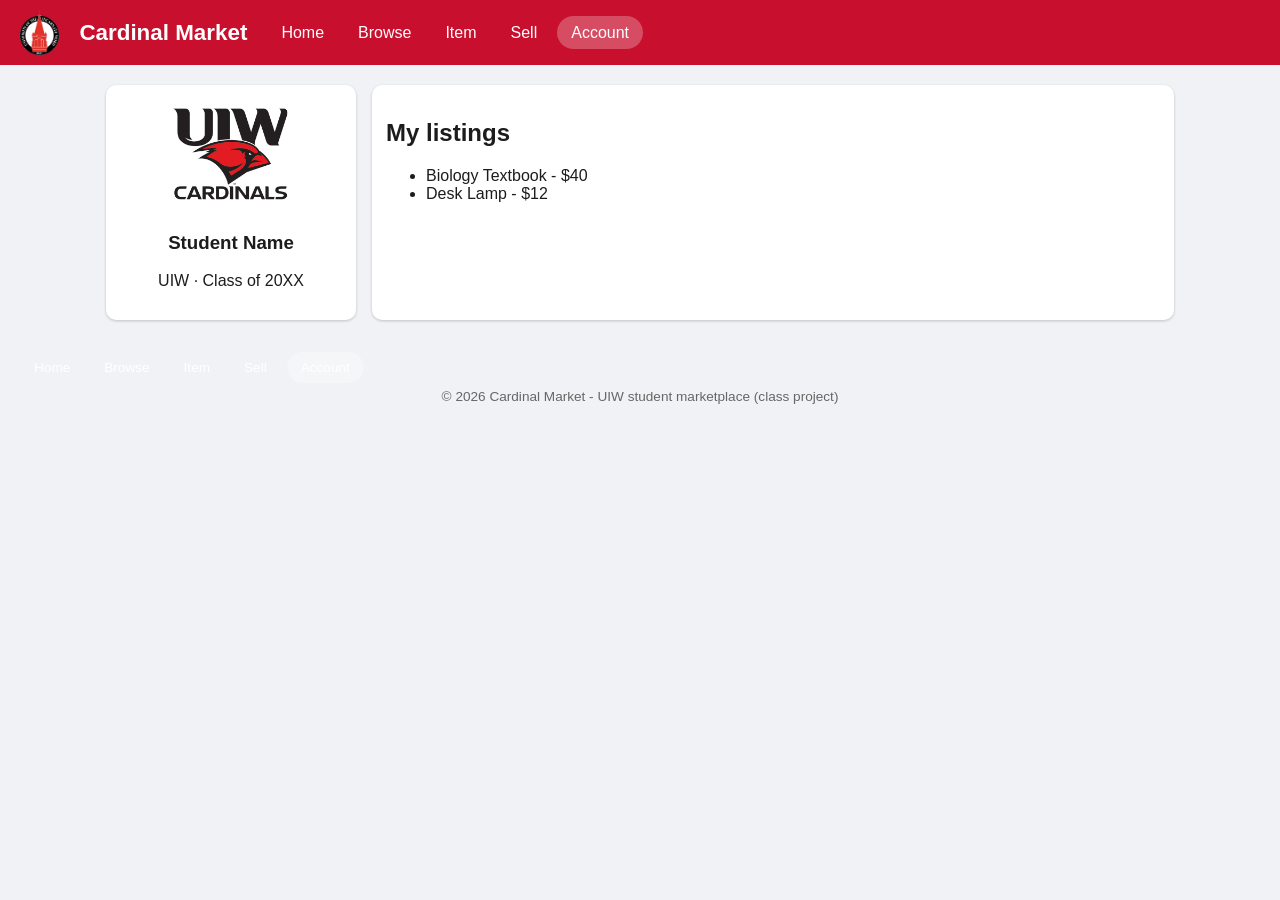
==== sandbox/account.html @ 2d283ac4 "Add Cardinal Market sandbox site, issue templates, and README Co-Authored-By: Claude <noreply@anthro" ====
<!DOCTYPE html>
<html lang="en">
<head>
  <meta charset="utf-8">
  <meta name="viewport" content="width=device-width, initial-scale=1">
  <title>Cardinal Market | Account</title>

  <!-- EXTERNAL CSS #1: shared by the whole team (do not edit) -->
  <link rel="stylesheet" href="css/main.css">
  <!-- EXTERNAL CSS #2: Isabella's own stylesheet -->
  <link rel="stylesheet" href="css/isabella.css">

  <!-- INTERNAL CSS: lives inside <style> in the <head>. Isabella: add yours here. -->
  <style>
    .account-layout { display: grid; grid-template-columns: 250px 1fr; gap: 16px; }
    .profile { text-align: center; }
    @media (max-width: 700px) { .account-layout { grid-template-columns: 1fr; } }
  </style>
</head>
<body>
  <header>
    <img src="images/uiwLogo.gif" alt="UIW logo">
    <h1>Cardinal Market</h1>
    <nav>
        <ul>
          <li><a href="index.html">Home</a></li>
          <li><a href="listings.html">Browse</a></li>
          <li><a href="item.html">Item</a></li>
          <li><a href="sell.html">Sell</a></li>
          <li><a href="account.html">Account</a></li>
        </ul>
      </nav>
  </header>

  <main>
    <!-- LAYOUT: sidebar on the left (profile), main area on the right (my listings) -->
    <section class="account-layout">
      <aside class="card profile">
        <img src="images/cardinals-logo.jpg" alt="Profile picture" width="120">
        <h3>Student Name</h3>
        <p>UIW &middot; Class of 20XX</p>
      </aside>
      <div class="card">
        <h2>My listings</h2>
        <ul id="myListings">
          <li>Biology Textbook - $40</li>
          <li>Desk Lamp - $12</li>
        </ul>
      </div>
    </section>

    <!-- TODO (Isabella): see Issue - saved items list, JS interaction -->
  </main>

  <footer>
    <nav>
        <ul>
          <li><a href="index.html">Home</a></li>
          <li><a href="listings.html">Browse</a></li>
          <li><a href="item.html">Item</a></li>
          <li><a href="sell.html">Sell</a></li>
          <li><a href="account.html">Account</a></li>
        </ul>
      </nav>
    <p>&copy; <span id="year"></span> Cardinal Market - UIW student marketplace (class project)</p>
  </footer>

  <!-- EXTERNAL JS: shared first, then Isabella's own file -->
  <script src="js/main.js"></script>
  <script src="js/isabella.js"></script>
</body>
</html>
---- sandbox/css/main.css ----
/* ==========================================================
   main.css  -  SHARED stylesheet (EXTERNAL CSS) for every page
   Please do NOT edit this file without telling the team.
   Put your own styles in css/<yourname>.css instead.
   ========================================================== */
:root {
  --cardinal: #c8102e;   /* UIW red */
  --dark: #1c1c1c;
  --light: #f0f2f5;      /* Facebook-style page grey */
  --white: #ffffff;
}
* { box-sizing: border-box; }
body { margin: 0; font-family: Arial, Verdana, sans-serif; background: var(--light); color: var(--dark); }

header { background: var(--cardinal); color: var(--white); padding: 10px 20px; display: flex; align-items: center; gap: 20px; flex-wrap: wrap; }
header img { height: 45px; }
header h1 { margin: 0; font-size: 1.4rem; }
nav ul { list-style: none; margin: 0; padding: 0; display: flex; gap: 6px; flex-wrap: wrap; }
nav a { color: var(--white); text-decoration: none; padding: 8px 14px; border-radius: 20px; }
nav a:hover, nav a.active { background: rgba(255,255,255,.25); }

main { max-width: 1100px; margin: 20px auto; padding: 0 16px; }
footer { text-align: center; padding: 20px; font-size: .85rem; color: #666; }

/* Reusable pieces - use these classes so all pages look like one site */
.card { background: var(--white); border-radius: 10px; box-shadow: 0 1px 3px rgba(0,0,0,.2); padding: 14px; }
.btn { display: inline-block; background: var(--cardinal); color: var(--white); border: 0; padding: 10px 18px; border-radius: 6px; cursor: pointer; text-decoration: none; font-size: 1rem; }
.btn:hover { background: #9d0d24; }
.price { font-weight: bold; font-size: 1.2rem; }
---- sandbox/css/isabella.css ----
/* isabella.css - EXTERNAL CSS owned by Isabella. Add your styles here. Comment your code! */
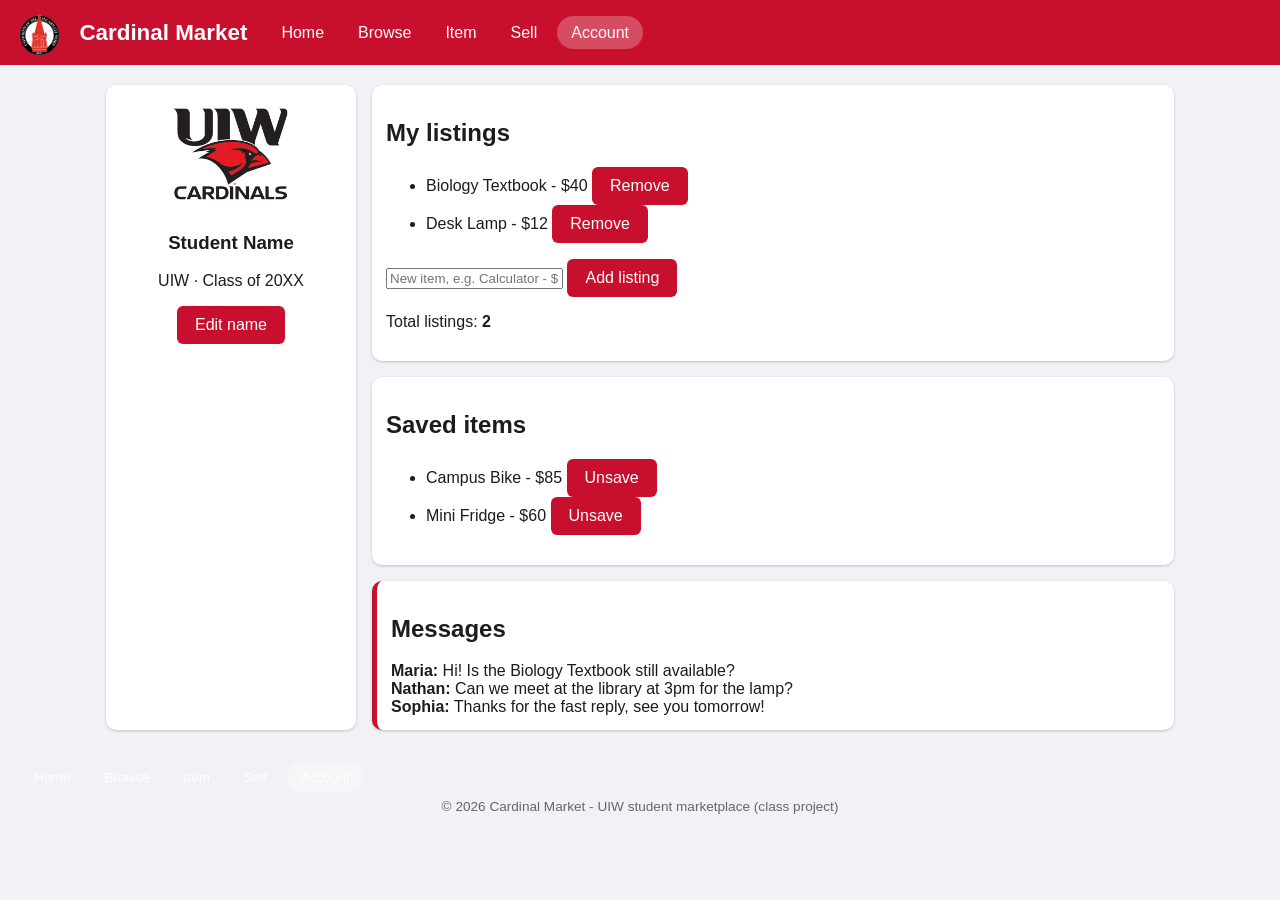
==== commit e5c37bec: "Add home and account pages" ====
--- a/sandbox/account.html
+++ b/sandbox/account.html
@@ -10,10 +10,12 @@
   <!-- EXTERNAL CSS #2: Isabella's own stylesheet -->
   <link rel="stylesheet" href="css/isabella.css">
 
-  <!-- INTERNAL CSS: lives inside <style> in the <head>. Isabella: add yours here. -->
+  <!-- INTERNAL CSS: lives inside <style> in the <head>. Only affects THIS page. -->
   <style>
+    /* Two columns: 250px sidebar (profile) + the rest of the width (listings) */
     .account-layout { display: grid; grid-template-columns: 250px 1fr; gap: 16px; }
     .profile { text-align: center; }
+    /* On phones (700px or narrower) stack the columns on top of each other */
     @media (max-width: 700px) { .account-layout { grid-template-columns: 1fr; } }
   </style>
 </head>
@@ -33,23 +35,51 @@
   </header>
 
   <main>
-    <!-- LAYOUT: sidebar on the left (profile), main area on the right (my listings) -->
+    <!-- LAYOUT: sidebar on the left (profile), main area on the right (listings + saved) -->
     <section class="account-layout">
       <aside class="card profile">
         <img src="images/cardinals-logo.jpg" alt="Profile picture" width="120">
-        <h3>Student Name</h3>
+        <!-- The name is changed by JavaScript when the button below is clicked -->
+        <h3 id="profileName">Student Name</h3>
         <p>UIW &middot; Class of 20XX</p>
+        <button class="btn" id="editNameBtn">Edit name</button>
       </aside>
-      <div class="card">
-        <h2>My listings</h2>
-        <ul id="myListings">
-          <li>Biology Textbook - $40</li>
-          <li>Desk Lamp - $12</li>
-        </ul>
+
+      <div>
+        <div class="card">
+          <h2>My listings</h2>
+          <ul id="myListings" class="item-list">
+            <li><span>Biology Textbook - $40</span> <button class="btn btn-small remove-btn">Remove</button></li>
+            <li><span>Desk Lamp - $12</span> <button class="btn btn-small remove-btn">Remove</button></li>
+          </ul>
+          <!-- NEW LISTING: type a name + price, click the button, JS adds a row to the list above -->
+          <div class="add-listing">
+            <input type="text" id="newListing" placeholder="New item, e.g. Calculator - $15">
+            <button class="btn" id="addListingBtn">Add listing</button>
+          </div>
+          <!-- Shows "You have no listings" after everything is removed -->
+          <p id="listingsEmpty" class="empty-msg" hidden>You have no listings yet. <a href="sell.html">Sell something!</a></p>
+          <p>Total listings: <strong id="listingCount">2</strong></p>
+        </div>
+
+        <!-- INLINE CSS: style="..." below only affects this one card -->
+        <div class="card" style="margin-top: 16px;">
+          <h2>Saved items</h2>
+          <ul id="savedItems" class="item-list">
+            <li><span>Campus Bike - $85</span> <button class="btn btn-small save-btn">Unsave</button></li>
+            <li><span>Mini Fridge - $60</span> <button class="btn btn-small save-btn">Unsave</button></li>
+          </ul>
+        </div>
+
+        <!-- INLINE CSS again: style="..." only affects this card -->
+        <div class="card" style="margin-top: 16px; border-left: 5px solid #c8102e;">
+          <h2>Messages</h2>
+          <div class="message"><strong>Maria:</strong> Hi! Is the Biology Textbook still available?</div>
+          <div class="message"><strong>Nathan:</strong> Can we meet at the library at 3pm for the lamp?</div>
+          <div class="message"><strong>Sophia:</strong> Thanks for the fast reply, see you tomorrow!</div>
+        </div>
       </div>
     </section>
-
-    <!-- TODO (Isabella): see Issue - saved items list, JS interaction -->
   </main>
 
   <footer>
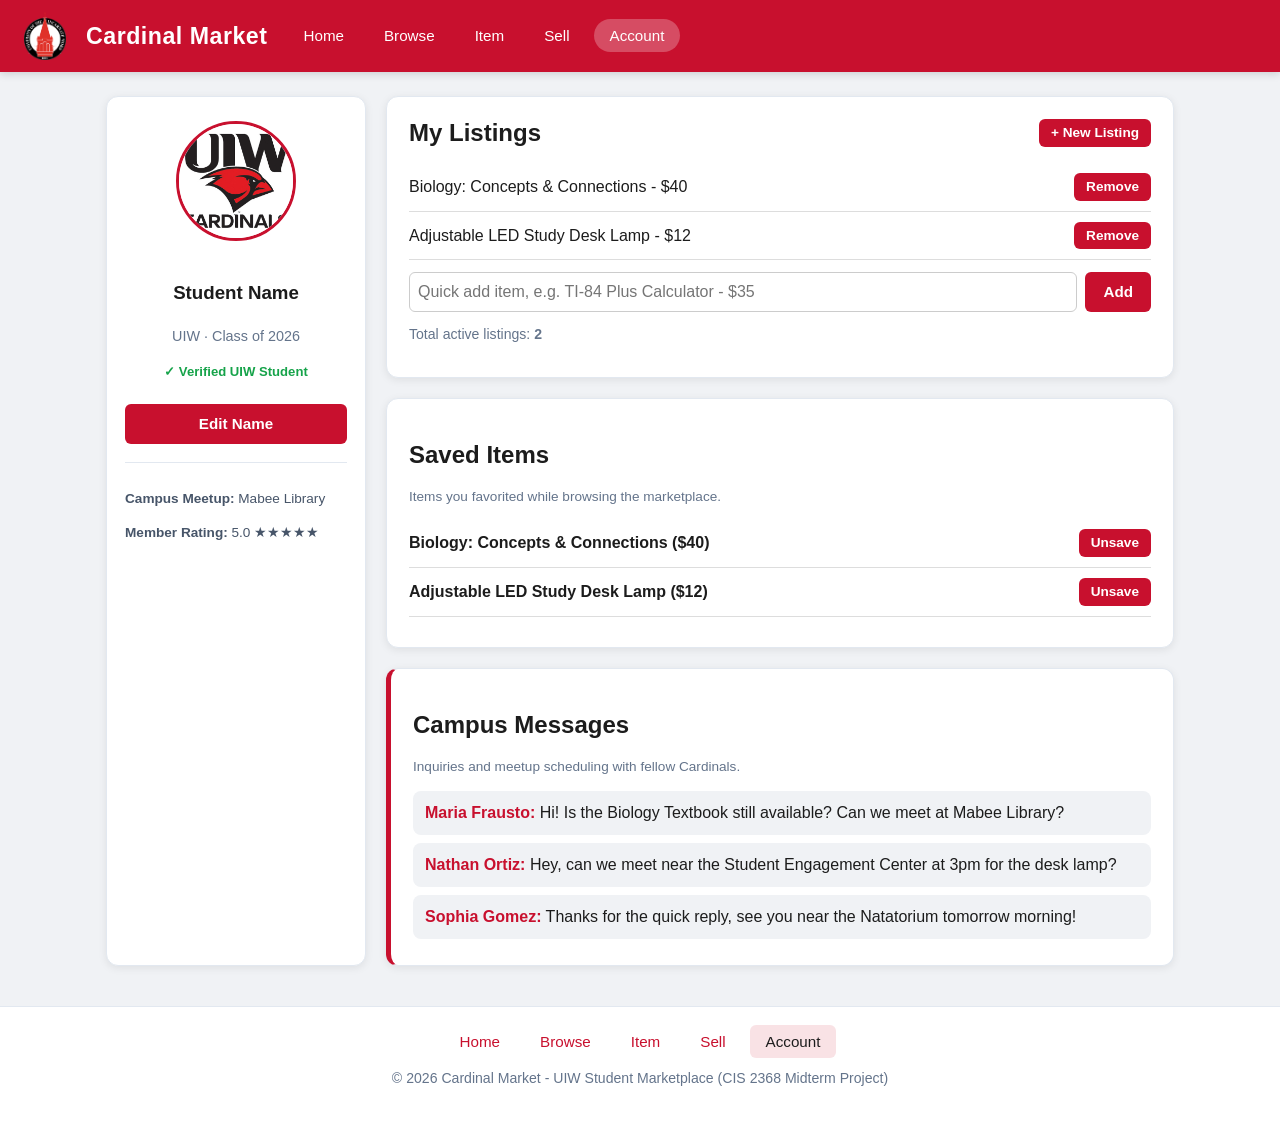
==== commit 268126ca: "Complete 5-page sandbox website: finish Nathan's browse & Maria's item pages, enhance account & sell" ====
--- a/sandbox/account.html
+++ b/sandbox/account.html
@@ -1,101 +1,161 @@
-<!DOCTYPE html>
+﻿<!DOCTYPE html>
 <html lang="en">
 <head>
+  <!-- ====================================================================
+       PAGE: account.html (Student Account Dashboard)
+       AUTHOR / OWNER: Isabella Gomez
+       COURSE: CIS 2368 Website Development I - Midterm Project
+       PROJECT: Cardinal Market (UIW Campus Student Marketplace)
+       --------------------------------------------------------------------
+       MODIFIED FROM CLASS:
+       - HTML5 Semantic Structure (header, nav, main, section, aside, footer)
+         building on hw1.html, hw2.html (images), and hw4.html (form inputs).
+       - Two-column CSS Grid layout with responsive media query breakpoint
+         (modified from hw5.html and hw6.html).
+       - Interactive DOM list manipulation (createElement, remove, prompt)
+         and event delegation (modified from hw7.html).
+       - Synchronized localStorage integration with Browse, Sell, and Item pages.
+       ==================================================================== -->
   <meta charset="utf-8">
   <meta name="viewport" content="width=device-width, initial-scale=1">
-  <title>Cardinal Market | Account</title>
+  <meta name="description" content="Manage your UIW Cardinal Market profile, active listings, saved items, and campus messages.">
+  <title>Cardinal Market | Student Account Dashboard</title>
 
-  <!-- EXTERNAL CSS #1: shared by the whole team (do not edit) -->
+  <!-- EXTERNAL CSS #1: Shared team stylesheet for brand colors & buttons -->
   <link rel="stylesheet" href="css/main.css">
-  <!-- EXTERNAL CSS #2: Isabella's own stylesheet -->
+  <!-- EXTERNAL CSS #2: Isabella's own stylesheet for account lists & profile -->
   <link rel="stylesheet" href="css/isabella.css">
 
-  <!-- INTERNAL CSS: lives inside <style> in the <head>. Only affects THIS page. -->
+  <!-- INTERNAL CSS: Specific to account.html two-column layout -->
   <style>
-    /* Two columns: 250px sidebar (profile) + the rest of the width (listings) */
-    .account-layout { display: grid; grid-template-columns: 250px 1fr; gap: 16px; }
-    .profile { text-align: center; }
-    /* On phones (700px or narrower) stack the columns on top of each other */
-    @media (max-width: 700px) { .account-layout { grid-template-columns: 1fr; } }
+    /* Two columns: 260px profile sidebar + flexible main dashboard area */
+    .account-layout {
+      display: grid;
+      grid-template-columns: 260px 1fr;
+      gap: 20px;
+    }
+    .profile {
+      text-align: center;
+      padding: 24px 18px;
+    }
+    .profile img {
+      border-radius: 50%;
+      border: 3px solid var(--cardinal);
+      margin-bottom: 12px;
+    }
+    /* Mobile breakpoint: stack sidebar and content on smaller screens */
+    @media (max-width: 768px) {
+      .account-layout {
+        grid-template-columns: 1fr;
+      }
+    }
   </style>
 </head>
 <body>
+
+  <!-- ==================== HEADER & NAVIGATION ==================== -->
   <header>
-    <img src="images/uiwLogo.gif" alt="UIW logo">
+    <img src="images/uiwLogo.gif" alt="University of the Incarnate Word logo">
     <h1>Cardinal Market</h1>
-    <nav>
-        <ul>
-          <li><a href="index.html">Home</a></li>
-          <li><a href="listings.html">Browse</a></li>
-          <li><a href="item.html">Item</a></li>
-          <li><a href="sell.html">Sell</a></li>
-          <li><a href="account.html">Account</a></li>
-        </ul>
-      </nav>
+    <!-- Navigation bar highlighting current page -->
+    <nav aria-label="Main Navigation">
+      <ul>
+        <li><a href="index.html">Home</a></li>
+        <li><a href="listings.html">Browse</a></li>
+        <li><a href="item.html">Item</a></li>
+        <li><a href="sell.html">Sell</a></li>
+        <li><a href="account.html">Account</a></li>
+      </ul>
+    </nav>
   </header>
 
+  <!-- ==================== MAIN CONTENT ==================== -->
   <main>
-    <!-- LAYOUT: sidebar on the left (profile), main area on the right (listings + saved) -->
+    <!-- Two-Column Account Dashboard Layout -->
     <section class="account-layout">
+
+      <!-- LEFT SIDEBAR: Student Profile Card -->
       <aside class="card profile">
-        <img src="images/cardinals-logo.jpg" alt="Profile picture" width="120">
-        <!-- The name is changed by JavaScript when the button below is clicked -->
+        <img src="images/cardinals-logo.jpg" alt="Profile avatar" width="120" height="120">
+        <!-- Student name can be dynamically edited via editNameBtn -->
         <h3 id="profileName">Student Name</h3>
-        <p>UIW &middot; Class of 20XX</p>
-        <button class="btn" id="editNameBtn">Edit name</button>
+        <p style="color:#64748b; font-size:0.9rem; margin-top:4px;">UIW &middot; Class of 2026</p>
+        <p style="font-size:0.82rem; color:#16a34a; font-weight:600;">✓ Verified UIW Student</p>
+        <button type="button" class="btn" id="editNameBtn" style="margin-top:10px; width:100%;">Edit Name</button>
+        <div style="margin-top: 18px; text-align: left; font-size: 0.85rem; color:#475569; border-top: 1px solid #e2e8f0; padding-top: 12px;">
+          <p><strong>Campus Meetup:</strong> Mabee Library</p>
+          <p><strong>Member Rating:</strong> 5.0 ★★★★★</p>
+        </div>
       </aside>
 
+      <!-- RIGHT DASHBOARD: Listings, Saved Items, and Messages -->
       <div>
+        <!-- Card 1: Active Listings Management -->
         <div class="card">
-          <h2>My listings</h2>
+          <div style="display:flex; justify-content:space-between; align-items:center; margin-bottom:12px;">
+            <h2 style="margin:0;">My Listings</h2>
+            <a href="sell.html" class="btn btn-small" style="text-decoration:none;">+ New Listing</a>
+          </div>
+
+          <!-- Dynamic list of student's current listings -->
           <ul id="myListings" class="item-list">
-            <li><span>Biology Textbook - $40</span> <button class="btn btn-small remove-btn">Remove</button></li>
-            <li><span>Desk Lamp - $12</span> <button class="btn btn-small remove-btn">Remove</button></li>
+            <li><span>Biology: Concepts & Connections - $40</span> <button type="button" class="btn btn-small remove-btn">Remove</button></li>
+            <li><span>Adjustable LED Study Desk Lamp - $12</span> <button type="button" class="btn btn-small remove-btn">Remove</button></li>
           </ul>
-          <!-- NEW LISTING: type a name + price, click the button, JS adds a row to the list above -->
+
+          <!-- Quick inline addition box (Demonstrates createElement + appendChild) -->
           <div class="add-listing">
-            <input type="text" id="newListing" placeholder="New item, e.g. Calculator - $15">
-            <button class="btn" id="addListingBtn">Add listing</button>
+            <input type="text" id="newListing" placeholder="Quick add item, e.g. TI-84 Plus Calculator - $35" aria-label="Add new item">
+            <button type="button" class="btn" id="addListingBtn">Add</button>
           </div>
-          <!-- Shows "You have no listings" after everything is removed -->
-          <p id="listingsEmpty" class="empty-msg" hidden>You have no listings yet. <a href="sell.html">Sell something!</a></p>
-          <p>Total listings: <strong id="listingCount">2</strong></p>
+
+          <!-- Dynamic state messages -->
+          <p id="listingsEmpty" class="empty-msg" hidden>You have no active listings. <a href="sell.html">Post an item now!</a></p>
+          <p style="font-size:0.88rem; color:#64748b; margin-top:10px;">Total active listings: <strong id="listingCount">2</strong></p>
         </div>
 
-        <!-- INLINE CSS: style="..." below only affects this one card -->
-        <div class="card" style="margin-top: 16px;">
-          <h2>Saved items</h2>
+        <!-- Card 2: Saved Favorites (Synchronized with Browse & Item pages) -->
+        <div class="card" style="margin-top: 20px;">
+          <h2>Saved Items</h2>
+          <p style="font-size:0.85rem; color:#64748b; margin-top:-6px; margin-bottom:12px;">
+            Items you favorited while browsing the marketplace.
+          </p>
           <ul id="savedItems" class="item-list">
-            <li><span>Campus Bike - $85</span> <button class="btn btn-small save-btn">Unsave</button></li>
-            <li><span>Mini Fridge - $60</span> <button class="btn btn-small save-btn">Unsave</button></li>
+            <!-- Populated dynamically from localStorage by isabella.js -->
           </ul>
         </div>
 
-        <!-- INLINE CSS again: style="..." only affects this card -->
-        <div class="card" style="margin-top: 16px; border-left: 5px solid #c8102e;">
-          <h2>Messages</h2>
-          <div class="message"><strong>Maria:</strong> Hi! Is the Biology Textbook still available?</div>
-          <div class="message"><strong>Nathan:</strong> Can we meet at the library at 3pm for the lamp?</div>
-          <div class="message"><strong>Sophia:</strong> Thanks for the fast reply, see you tomorrow!</div>
+        <!-- Card 3: Simulated Campus Messages Thread -->
+        <div class="card" style="margin-top: 20px; border-left: 5px solid var(--cardinal);">
+          <h2>Campus Messages</h2>
+          <p style="font-size:0.85rem; color:#64748b; margin-top:-6px; margin-bottom:14px;">
+            Inquiries and meetup scheduling with fellow Cardinals.
+          </p>
+          <div id="messagesList">
+            <div class="message"><strong>Maria Frausto:</strong> Hi! Is the Biology Textbook still available? Can we meet at Mabee Library?</div>
+            <div class="message"><strong>Nathan Ortiz:</strong> Hey, can we meet near the Student Engagement Center at 3pm for the desk lamp?</div>
+            <div class="message"><strong>Sophia Gomez:</strong> Thanks for the quick reply, see you near the Natatorium tomorrow morning!</div>
+          </div>
         </div>
       </div>
     </section>
   </main>
 
+  <!-- ==================== FOOTER ==================== -->
   <footer>
-    <nav>
-        <ul>
-          <li><a href="index.html">Home</a></li>
-          <li><a href="listings.html">Browse</a></li>
-          <li><a href="item.html">Item</a></li>
-          <li><a href="sell.html">Sell</a></li>
-          <li><a href="account.html">Account</a></li>
-        </ul>
-      </nav>
-    <p>&copy; <span id="year"></span> Cardinal Market - UIW student marketplace (class project)</p>
+    <nav aria-label="Footer Navigation">
+      <ul>
+        <li><a href="index.html">Home</a></li>
+        <li><a href="listings.html">Browse</a></li>
+        <li><a href="item.html">Item</a></li>
+        <li><a href="sell.html">Sell</a></li>
+        <li><a href="account.html">Account</a></li>
+      </ul>
+    </nav>
+    <p>&copy; <span id="year"></span> Cardinal Market - UIW Student Marketplace (CIS 2368 Midterm Project)</p>
   </footer>
 
-  <!-- EXTERNAL JS: shared first, then Isabella's own file -->
+  <!-- ==================== JAVASCRIPT FILES ==================== -->
   <script src="js/main.js"></script>
   <script src="js/isabella.js"></script>
 </body>
--- a/sandbox/css/main.css
+++ b/sandbox/css/main.css
@@ -1,29 +1,165 @@
-/* ==========================================================
+﻿/* ==========================================================
    main.css  -  SHARED stylesheet (EXTERNAL CSS) for every page
-   Please do NOT edit this file without telling the team.
-   Put your own styles in css/<yourname>.css instead.
+   Team: Isabella (Home/Account), Nathan (Browse), Maria (Item), Sophia (Sell)
+   Course: CIS 2368 Website Development I - Midterm Project
+   Site: Cardinal Market (UIW Campus Student Marketplace)
+   ----------------------------------------------------------
+   MODIFIED FROM CLASS:
+   - Uses CSS Custom Properties (:root) to define the official UIW color palette.
+   - Global box-sizing, typography, and flexbox navigation bar with active states.
+   - Consistent card components and button utilities across all 5 pages.
    ========================================================== */
 :root {
-  --cardinal: #c8102e;   /* UIW red */
-  --dark: #1c1c1c;
-  --light: #f0f2f5;      /* Facebook-style page grey */
+  --cardinal: #c8102e;   /* Official UIW Cardinal Red */
+  --cardinal-dark: #800000; /* Deep Burgundy Accent */
+  --dark: #1c1c1c;       /* Text primary */
+  --light: #f0f2f5;      /* Clean background grey */
   --white: #ffffff;
 }
-* { box-sizing: border-box; }
-body { margin: 0; font-family: Arial, Verdana, sans-serif; background: var(--light); color: var(--dark); }
 
-header { background: var(--cardinal); color: var(--white); padding: 10px 20px; display: flex; align-items: center; gap: 20px; flex-wrap: wrap; }
-header img { height: 45px; }
-header h1 { margin: 0; font-size: 1.4rem; }
-nav ul { list-style: none; margin: 0; padding: 0; display: flex; gap: 6px; flex-wrap: wrap; }
-nav a { color: var(--white); text-decoration: none; padding: 8px 14px; border-radius: 20px; }
-nav a:hover, nav a.active { background: rgba(255,255,255,.25); }
+* {
+  box-sizing: border-box;
+}
 
-main { max-width: 1100px; margin: 20px auto; padding: 0 16px; }
-footer { text-align: center; padding: 20px; font-size: .85rem; color: #666; }
+body {
+  margin: 0;
+  font-family: Arial, Verdana, sans-serif;
+  background: var(--light);
+  color: var(--dark);
+  line-height: 1.5;
+}
 
-/* Reusable pieces - use these classes so all pages look like one site */
-.card { background: var(--white); border-radius: 10px; box-shadow: 0 1px 3px rgba(0,0,0,.2); padding: 14px; }
-.btn { display: inline-block; background: var(--cardinal); color: var(--white); border: 0; padding: 10px 18px; border-radius: 6px; cursor: pointer; text-decoration: none; font-size: 1rem; }
-.btn:hover { background: #9d0d24; }
-.price { font-weight: bold; font-size: 1.2rem; }
+/* Site-wide Header */
+header {
+  background: var(--cardinal);
+  color: var(--white);
+  padding: 12px 24px;
+  display: flex;
+  align-items: center;
+  gap: 20px;
+  flex-wrap: wrap;
+  box-shadow: 0 2px 8px rgba(0, 0, 0, 0.15);
+}
+
+header img {
+  height: 48px;
+  object-fit: contain;
+}
+
+header h1 {
+  margin: 0;
+  font-size: 1.45rem;
+  letter-spacing: 0.5px;
+}
+
+/* Header & Footer Navigation */
+nav ul {
+  list-style: none;
+  margin: 0;
+  padding: 0;
+  display: flex;
+  gap: 8px;
+  flex-wrap: wrap;
+}
+
+nav a {
+  color: var(--white);
+  text-decoration: none;
+  padding: 8px 16px;
+  border-radius: 20px;
+  font-weight: 500;
+  font-size: 0.95rem;
+  transition: background-color 0.2s ease;
+}
+
+nav a:hover,
+nav a.active {
+  background: rgba(255, 255, 255, 0.25);
+}
+
+/* Main Container */
+main {
+  max-width: 1100px;
+  margin: 24px auto;
+  padding: 0 16px;
+  min-height: calc(100vh - 220px);
+}
+
+/* Footer */
+footer {
+  text-align: center;
+  padding: 24px 16px;
+  font-size: 0.88rem;
+  color: #64748b;
+  background: #ffffff;
+  border-top: 1px solid #e2e8f0;
+  margin-top: 40px;
+}
+
+footer nav ul {
+  justify-content: center;
+  margin-bottom: 12px;
+}
+
+footer nav a {
+  color: #475569;
+  border-radius: 6px;
+}
+
+footer nav a:hover,
+footer nav a.active {
+  background: #e2e8f0;
+  color: var(--dark);
+}
+
+/* ----------------------------------------------------------
+   Reusable Component Utilities
+   ---------------------------------------------------------- */
+.card {
+  background: var(--white);
+  border-radius: 12px;
+  box-shadow: 0 2px 8px rgba(0, 0, 0, 0.08);
+  padding: 18px 22px;
+  border: 1px solid #e2e8f0;
+}
+
+.btn {
+  display: inline-block;
+  background: var(--cardinal);
+  color: var(--white);
+  border: 0;
+  padding: 10px 18px;
+  border-radius: 6px;
+  cursor: pointer;
+  text-decoration: none;
+  font-size: 0.95rem;
+  font-weight: 600;
+  transition: background-color 0.2s ease, transform 0.2s ease;
+  line-height: 1.3;
+}
+
+.btn:hover {
+  background: #9d0d24;
+}
+
+.btn-small {
+  padding: 6px 12px;
+  font-size: 0.84rem;
+}
+
+.btn-outline {
+  background: transparent;
+  border: 2px solid var(--cardinal);
+  color: var(--cardinal);
+}
+
+.btn-outline:hover {
+  background: var(--cardinal);
+  color: var(--white);
+}
+
+.price {
+  font-weight: 800;
+  font-size: 1.25rem;
+  color: var(--cardinal);
+}
--- a/sandbox/css/isabella.css
+++ b/sandbox/css/isabella.css
@@ -1 +1,94 @@
-/* isabella.css - EXTERNAL CSS owned by Isabella. Add your styles here. Comment your code! */
+/* isabella.css - EXTERNAL CSS owned by Isabella (used by index.html and account.html).
+   Colors come from the CSS variables defined in main.css (var(--cardinal), etc.). */
+
+/* ---------- HOME PAGE ---------- */
+
+/* HERO BANNER (assignment: background gradient + big text).
+   linear-gradient blends cardinal red into a darker red at a 135-degree angle. */
+.hero {
+  background: linear-gradient(135deg, var(--cardinal), #6b0a1a);
+  color: var(--white);
+}
+.hero h2 { font-size: 2.6rem; margin: 8px 0; }   /* big headline */
+.hero p  { font-size: 1.1rem; }
+
+/* The greeting line in the hero banner (JS also changes its color/weight) */
+#welcome-msg {
+  font-size: 1.2rem;
+  margin: 0 0 8px;
+}
+
+/* Buttons inside the hero: white so they stand out on the red background */
+.hero .btn { background: var(--white); color: var(--cardinal); font-weight: bold; }
+.hero .btn:hover { background: #ffe4e8; }
+
+/* A second button style: white with a red outline.
+   Used together with .btn (from main.css): <button class="btn btn-outline"> */
+/* (inside the hero it is see-through with a white outline) */
+.btn-outline {
+  background: transparent;
+  color: var(--cardinal);
+  border: 2px solid var(--cardinal);
+  margin-left: 8px;
+}
+.btn-outline:hover { background: var(--cardinal); color: var(--white); }
+.hero .btn-outline { background: transparent; color: var(--white); border-color: var(--white); }
+.hero .btn-outline:hover { background: var(--white); color: var(--cardinal); }
+
+/* Category tiles: turn the plain boxes into clickable tiles */
+.category-tile {
+  display: block;
+  color: var(--dark);
+  text-decoration: none;
+  font-weight: bold;
+  /* "transition" animates the hover change smoothly */
+  transition: transform 0.2s, box-shadow 0.2s;
+}
+/* :hover = while the mouse is over the tile -> lift it up and add a shadow */
+.category-tile:hover {
+  transform: translateY(-4px);
+  box-shadow: 0 6px 12px rgba(0, 0, 0, 0.25);
+  color: var(--cardinal);
+}
+
+/* Featured item cards (these are created by JavaScript) */
+.featured-card img { width: 100%; border-radius: 8px; }
+.featured-card h3 { margin: 8px 0 4px; }
+.featured-card .price { margin: 0 0 8px; }
+
+/* ---------- ACCOUNT PAGE ---------- */
+
+/* Lists of listings / saved items: remove bullets, one row per item */
+.item-list { list-style: none; margin: 0 0 12px; padding: 0; }
+.item-list li {
+  display: flex;
+  justify-content: space-between;  /* text on the left, button on the right */
+  align-items: center;
+  padding: 10px 0;
+  border-bottom: 1px solid #ddd;
+}
+
+/* Smaller button for the Remove / Unsave actions */
+.btn-small { padding: 5px 12px; font-size: 0.85rem; }
+
+/* Row with the text box + button for adding a new listing */
+.add-listing { display: flex; gap: 8px; margin: 8px 0 12px; }
+.add-listing input { flex: 1; padding: 8px; border: 1px solid #ccc; border-radius: 6px; font-size: 1rem; }
+
+/* Messages section: each message is a light-grey bubble */
+.message { background: var(--light); border-radius: 8px; padding: 10px 12px; margin-bottom: 8px; }
+.message strong { color: var(--cardinal); }
+
+/* Friendly message shown when a list is empty */
+.empty-msg { color: #666; font-style: italic; }
+
+/* Class added by JavaScript to fade out a row just before it is removed */
+.fading { opacity: 0; transition: opacity 0.3s; }
+
+/* ---------- BOTH PAGES ---------- */
+
+/* main.css makes nav links white, which is invisible in the light-grey footer.
+   This rule makes the footer links cardinal red on my two pages. */
+footer nav ul { justify-content: center; }
+footer nav a { color: var(--cardinal); }
+footer nav a:hover, footer nav a.active { background: rgba(200, 16, 46, .12); }
